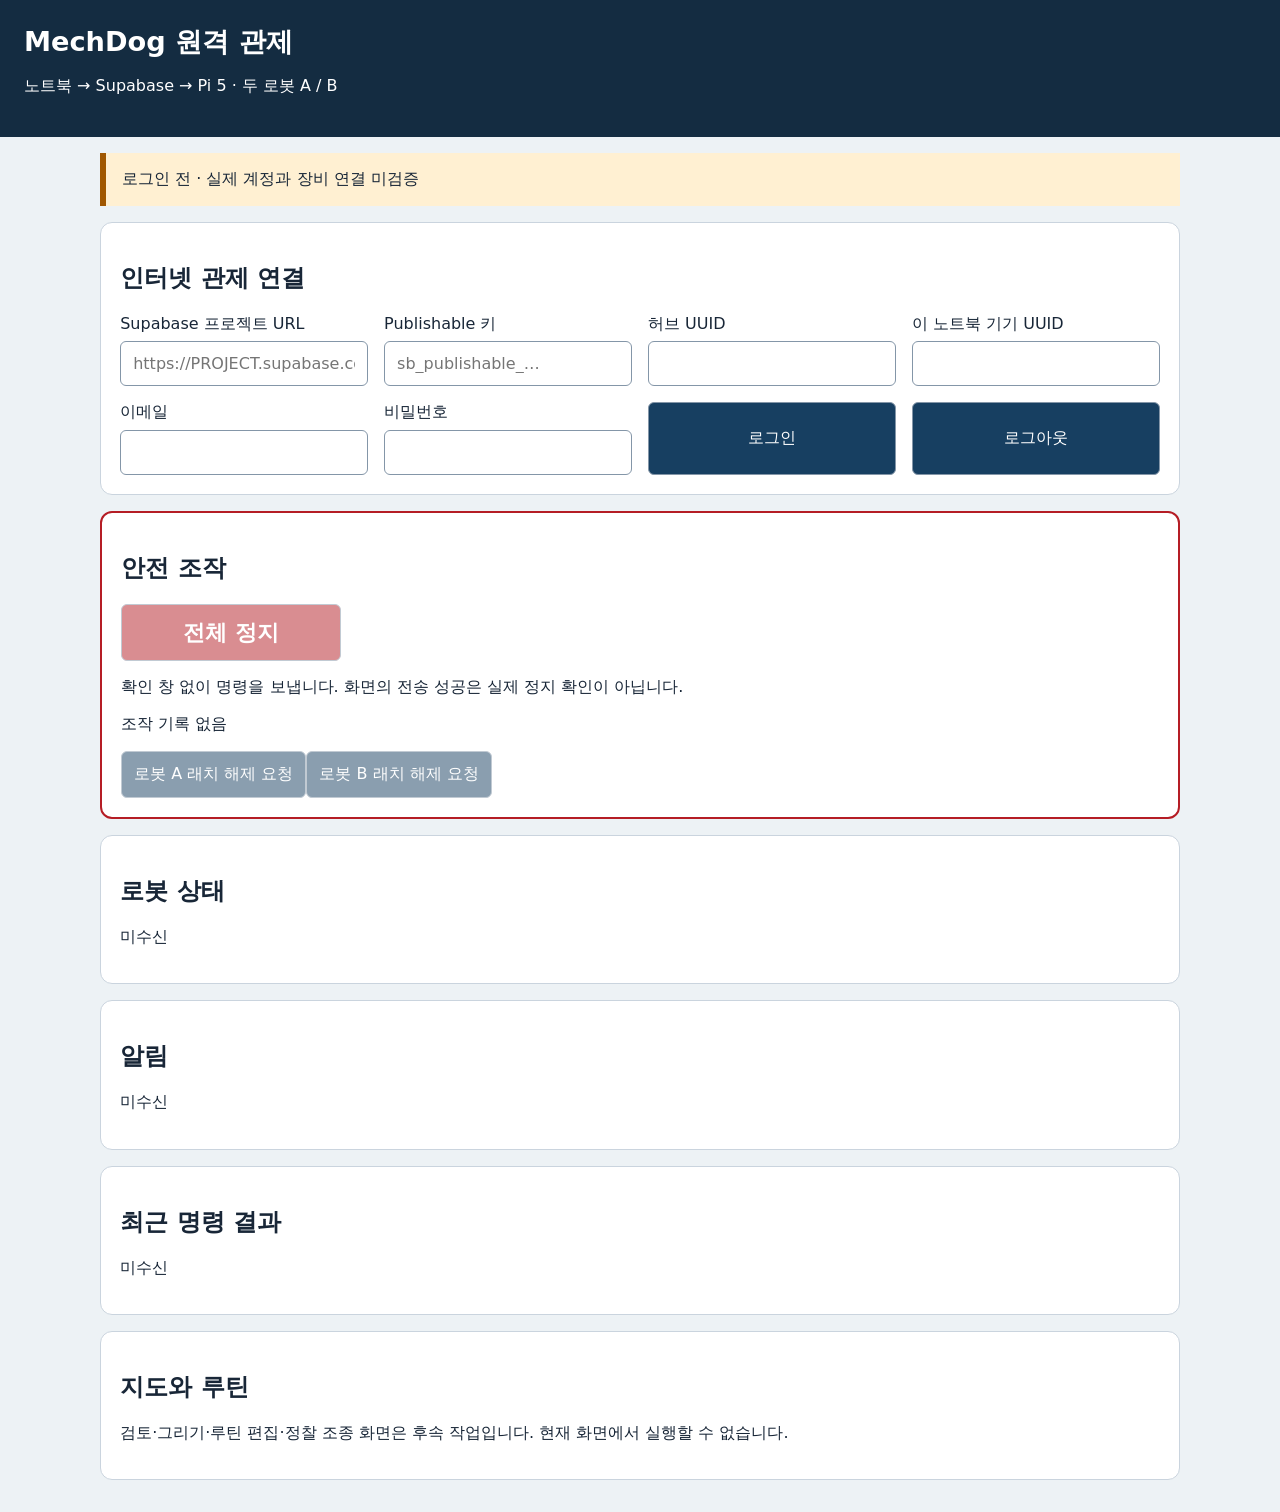
==== dashboard/app/index.html @ ccab8fc8 "feat: Supabase 관제 앱과 카메라 우선 시험 안내 추가 로그인과 상태 및 안전 조작을 Supabase 명령 경유로 구현하고 토큰을 메모리에만 보관한다. README에 카" ====
<!doctype html>
<html lang="ko"><head><meta charset="utf-8"><meta name="viewport" content="width=device-width,initial-scale=1">
<meta http-equiv="Content-Security-Policy" content="default-src 'self'; script-src 'self'; style-src 'self'; connect-src https:; img-src 'self'; base-uri 'none'; form-action 'none'; object-src 'none'">
<title>MechDog 원격 관제</title><link rel="stylesheet" href="style.css"></head>
<body><header><h1>MechDog 원격 관제</h1><p>노트북 → Supabase → Pi 5 · 두 로봇 A / B</p></header>
<main><aside id="banner" role="status">로그인 전 · 실제 계정과 장비 연결 미검증</aside>
<section><h2>인터넷 관제 연결</h2><form id="login">
<label>Supabase 프로젝트 URL<input id="url" type="url" placeholder="https://PROJECT.supabase.co" required></label>
<label>Publishable 키<input id="key" autocomplete="off" placeholder="sb_publishable_…" required></label>
<label>허브 UUID<input id="hub" required></label><label>이 노트북 기기 UUID<input id="device" required></label>
<label>이메일<input id="email" type="email" autocomplete="username" required></label>
<label>비밀번호<input id="password" type="password" autocomplete="current-password" required></label>
<button>로그인</button><button type="button" id="logout">로그아웃</button></form></section>
<section class="safety"><h2>안전 조작</h2><button id="estop" disabled>전체 정지</button>
<p>확인 창 없이 명령을 보냅니다. 화면의 전송 성공은 실제 정지 확인이 아닙니다.</p>
<p id="action" role="status">조작 기록 없음</p>
<button id="resetA" disabled>로봇 A 래치 해제 요청</button><button id="resetB" disabled>로봇 B 래치 해제 요청</button></section>
<section><h2>로봇 상태</h2><pre id="robots">미수신</pre></section>
<section><h2>알림</h2><pre id="alerts">미수신</pre></section>
<section><h2>최근 명령 결과</h2><pre id="results">미수신</pre></section>
<section><h2>지도와 루틴</h2><p>검토·그리기·루틴 편집·정찰 조종 화면은 후속 작업입니다. 현재 화면에서 실행할 수 없습니다.</p></section>
</main><script type="module" src="app.mjs"></script></body></html>
---- dashboard/app/style.css ----
:root {font-family:system-ui,"Malgun Gothic",sans-serif;color:#182637;background:#edf2f5}
body {margin:0} header {padding:1.5rem;background:#142c41;color:white}
h1 {margin:0;font-size:1.7rem} main {max-width:1080px;margin:auto;padding:1rem}
section {background:white;border:1px solid #cad4de;border-radius:12px;padding:1.2rem;margin:1rem 0}
aside {padding:1rem;background:#fff0d2;border-left:6px solid #a05700}
form {display:grid;grid-template-columns:repeat(auto-fit,minmax(240px,1fr));gap:1rem}
label {display:grid;gap:.4rem} input,button {font:inherit;padding:.75rem;border-radius:6px;border:1px solid #8496a8}
button {cursor:pointer;background:#173f61;color:white} button:disabled {opacity:.5;cursor:not-allowed}
#estop {background:#b51d25;font-size:1.4rem;font-weight:bold;min-width:220px}
.safety {border:2px solid #b51d25} pre {white-space:pre-wrap;overflow-wrap:anywhere;font:inherit}
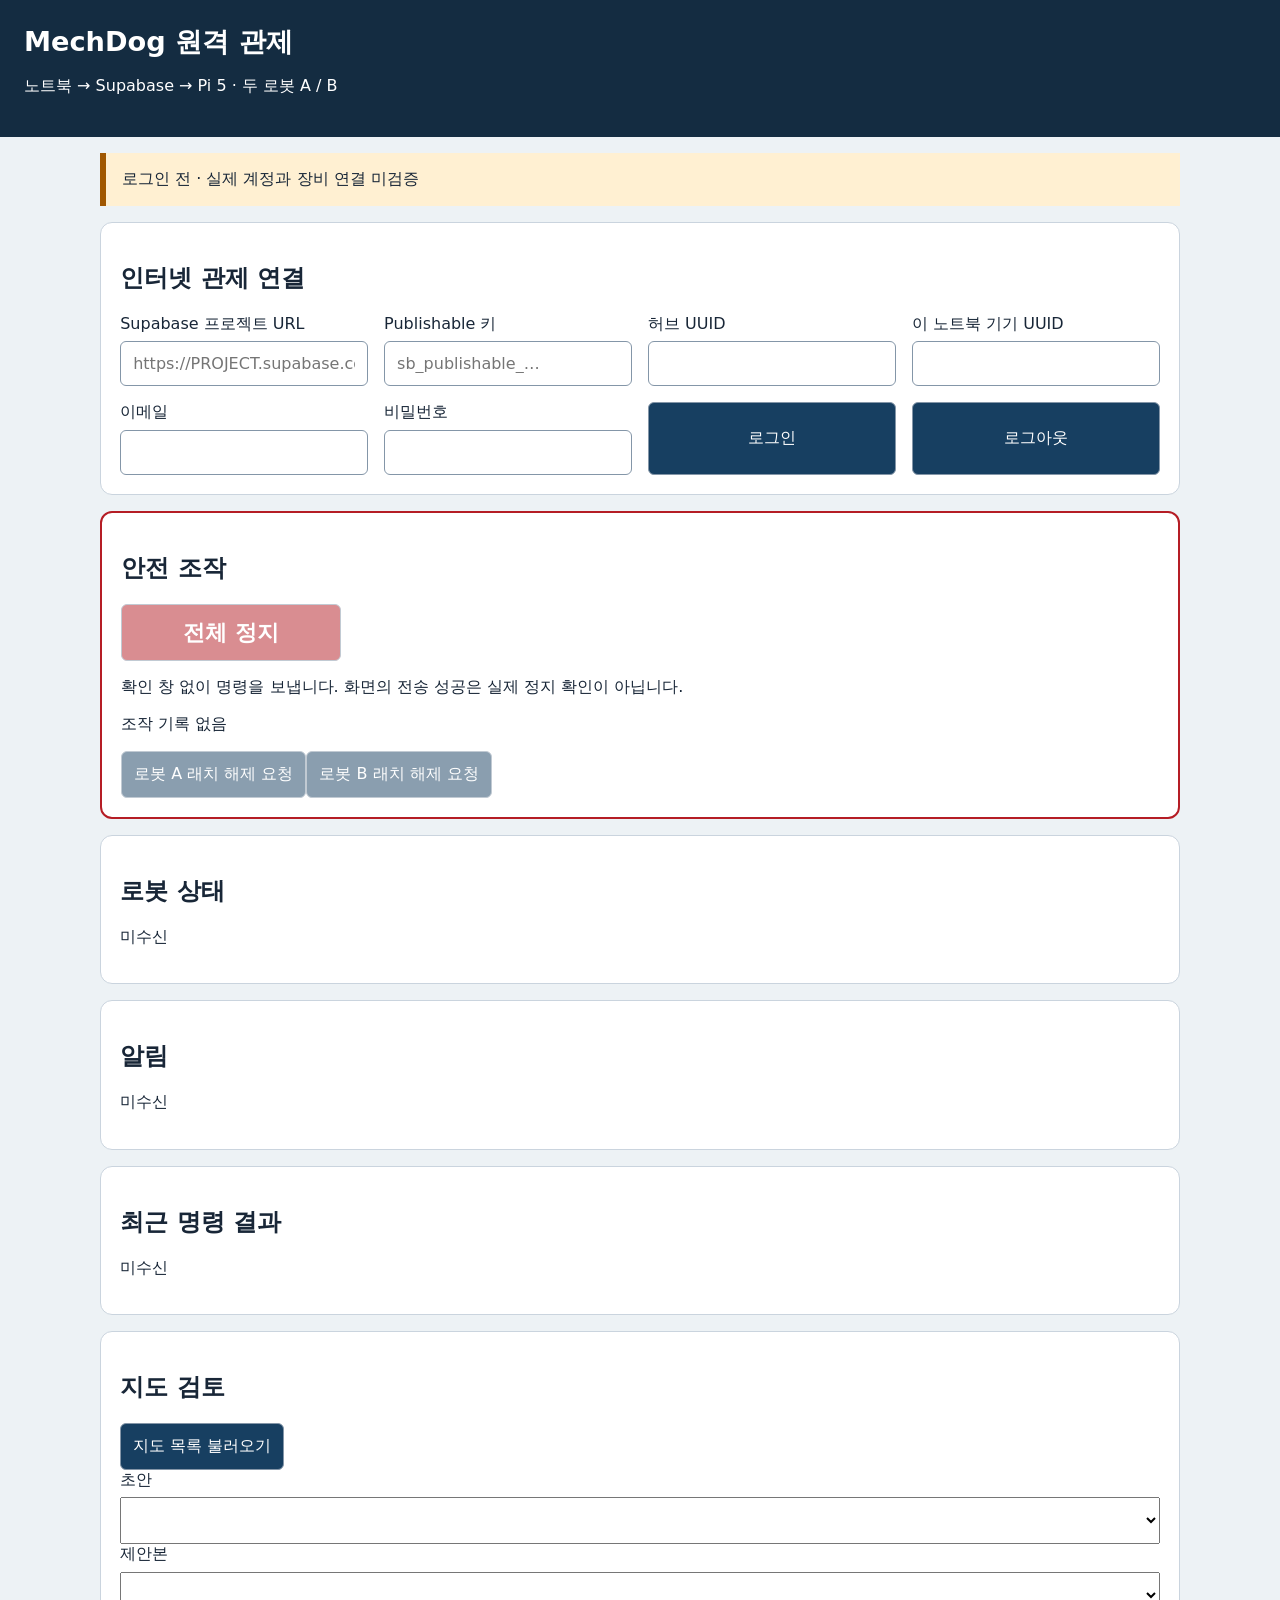
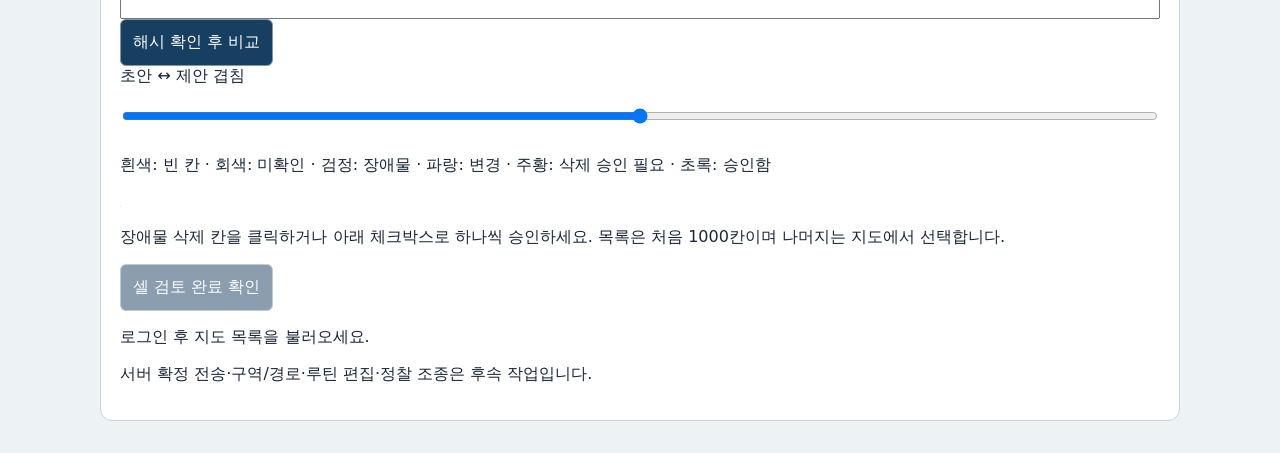
==== commit 727a81b5: "feat: 비공개 지도 비교와 삭제 셀 승인 화면 추가 원본 해시와 기하를 대조하고 미확인 공간 해제를 거절합니다. 허브와 전체 셀 전이를 비교하며 확정 전송 전 단계임을 표시합니" ====
--- a/dashboard/app/index.html
+++ b/dashboard/app/index.html
@@ -18,5 +18,14 @@
 <section><h2>로봇 상태</h2><pre id="robots">미수신</pre></section>
 <section><h2>알림</h2><pre id="alerts">미수신</pre></section>
 <section><h2>최근 명령 결과</h2><pre id="results">미수신</pre></section>
-<section><h2>지도와 루틴</h2><p>검토·그리기·루틴 편집·정찰 조종 화면은 후속 작업입니다. 현재 화면에서 실행할 수 없습니다.</p></section>
+<section><h2>지도 검토</h2><button id="loadMaps">지도 목록 불러오기</button>
+<label>초안<select id="baseMap"></select></label><label>제안본<select id="proposalMap"></select></label>
+<button id="compareMaps">해시 확인 후 비교</button>
+<label>초안 ↔ 제안 겹침<input id="mapBlend" type="range" min="0" max="100" value="50"></label>
+<p>흰색: 빈 칸 · 회색: 미확인 · 검정: 장애물 · 파랑: 변경 · 주황: 삭제 승인 필요 · 초록: 승인함</p>
+<canvas id="mapCanvas" width="1" height="1" aria-label="초안과 제안본 격자 비교"></canvas>
+<p>장애물 삭제 칸을 클릭하거나 아래 체크박스로 하나씩 승인하세요. 목록은 처음 1000칸이며 나머지는 지도에서 선택합니다.</p>
+<div id="clearingList"></div><button id="checkReview" disabled>셀 검토 완료 확인</button>
+<p id="mapMessage" role="status">로그인 후 지도 목록을 불러오세요.</p>
+<p>서버 확정 전송·구역/경로·루틴 편집·정찰 조종은 후속 작업입니다.</p></section>
 </main><script type="module" src="app.mjs"></script></body></html>
--- a/dashboard/app/style.css
+++ b/dashboard/app/style.css
@@ -8,3 +8,7 @@
 button {cursor:pointer;background:#173f61;color:white} button:disabled {opacity:.5;cursor:not-allowed}
 #estop {background:#b51d25;font-size:1.4rem;font-weight:bold;min-width:220px}
 .safety {border:2px solid #b51d25} pre {white-space:pre-wrap;overflow-wrap:anywhere;font:inherit}
+select {font:inherit;padding:.75rem;max-width:100%}
+#mapCanvas {width:auto;height:auto;max-width:100%;max-height:600px;image-rendering:pixelated;background:#d8e2ec}
+#clearingList {max-height:240px;overflow:auto;display:grid;grid-template-columns:repeat(auto-fit,minmax(180px,1fr))}
+#clearingList label {display:flex;align-items:center}
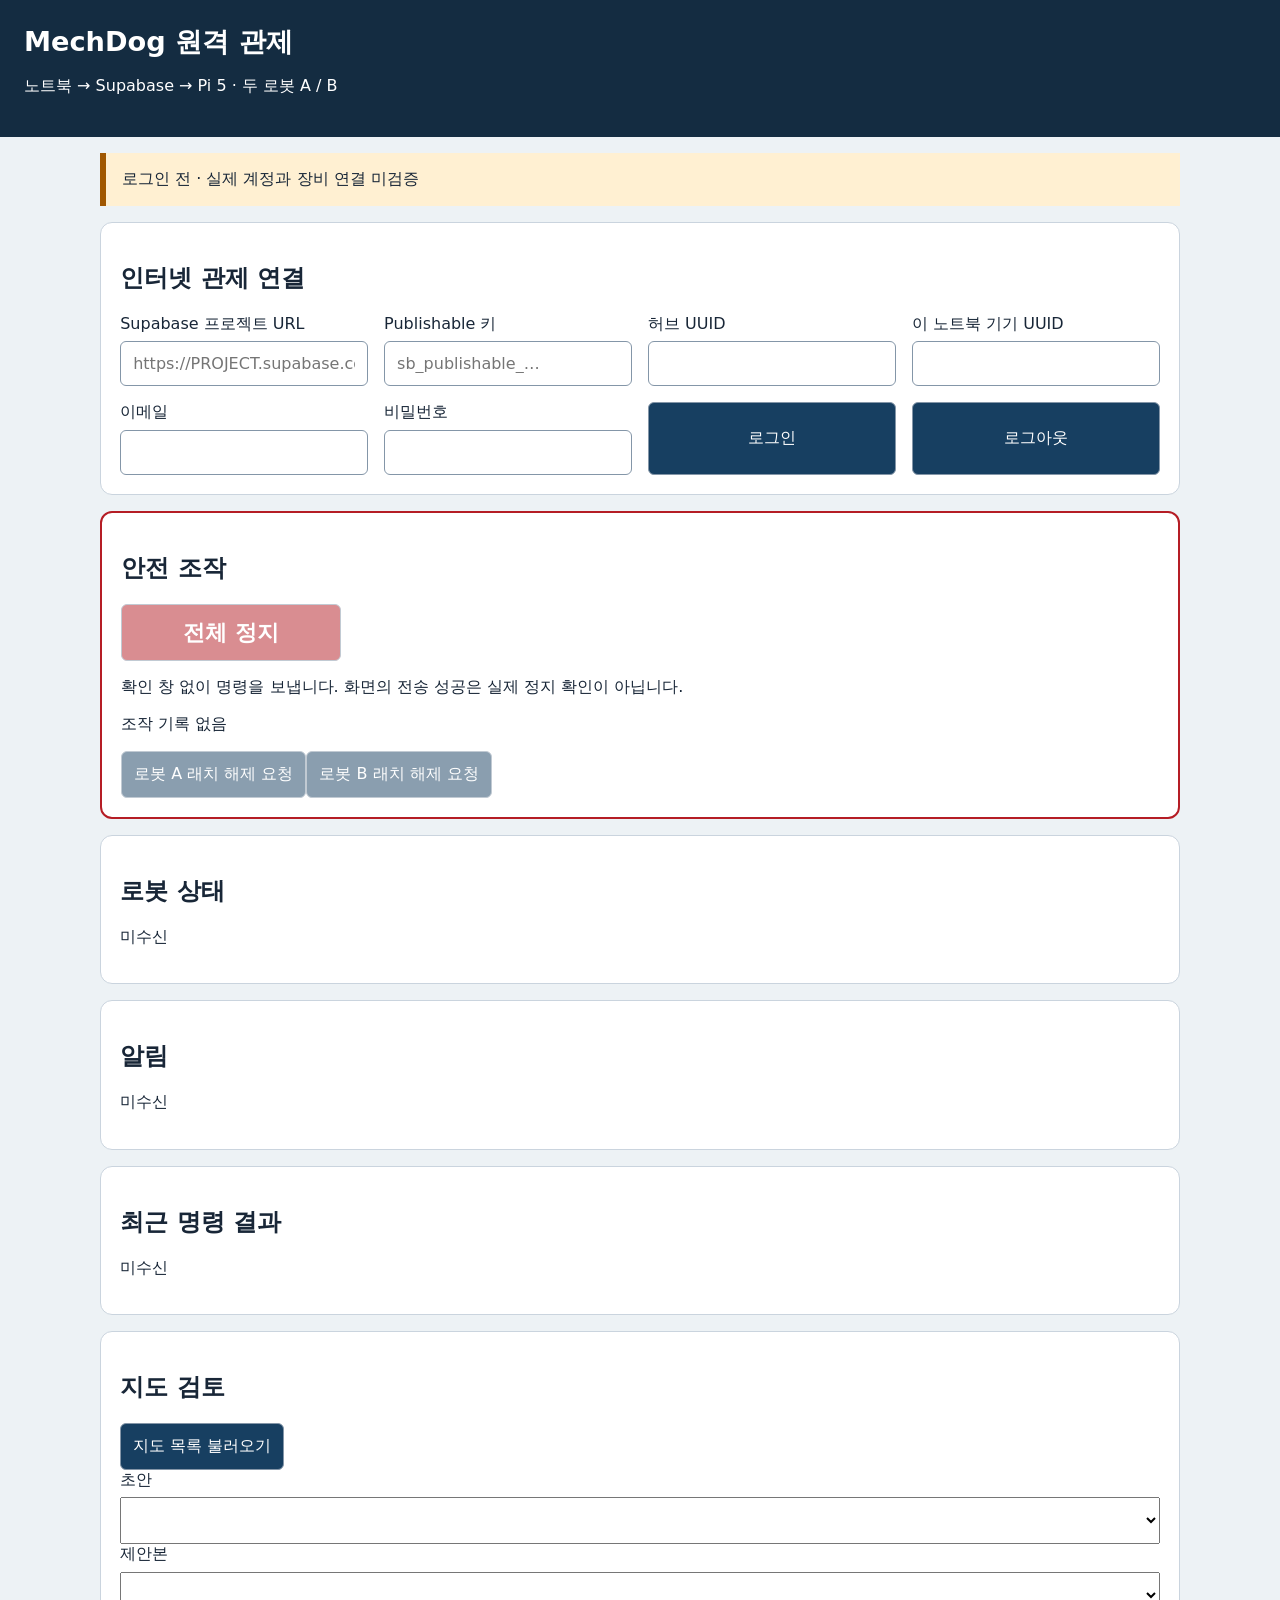
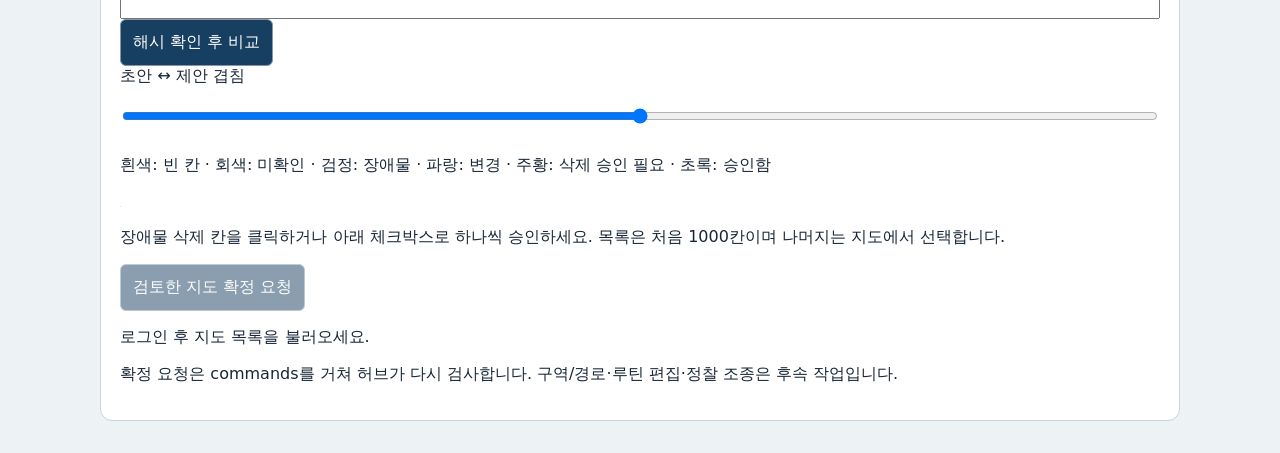
==== commit 518dd5c7: "feat: 지도 확정 요청과 허브 안전 재검사 연결 지도 ID와 파일 해시 및 개별 삭제 승인을 명령에 결합합니다. 허브가 파일과 권한 및 만료를 다시 검사하고 확정 행만 대기열에" ====
--- a/dashboard/app/index.html
+++ b/dashboard/app/index.html
@@ -25,7 +25,7 @@
 <p>흰색: 빈 칸 · 회색: 미확인 · 검정: 장애물 · 파랑: 변경 · 주황: 삭제 승인 필요 · 초록: 승인함</p>
 <canvas id="mapCanvas" width="1" height="1" aria-label="초안과 제안본 격자 비교"></canvas>
 <p>장애물 삭제 칸을 클릭하거나 아래 체크박스로 하나씩 승인하세요. 목록은 처음 1000칸이며 나머지는 지도에서 선택합니다.</p>
-<div id="clearingList"></div><button id="checkReview" disabled>셀 검토 완료 확인</button>
+<div id="clearingList"></div><button id="checkReview" disabled>검토한 지도 확정 요청</button>
 <p id="mapMessage" role="status">로그인 후 지도 목록을 불러오세요.</p>
-<p>서버 확정 전송·구역/경로·루틴 편집·정찰 조종은 후속 작업입니다.</p></section>
+<p>확정 요청은 commands를 거쳐 허브가 다시 검사합니다. 구역/경로·루틴 편집·정찰 조종은 후속 작업입니다.</p></section>
 </main><script type="module" src="app.mjs"></script></body></html>
